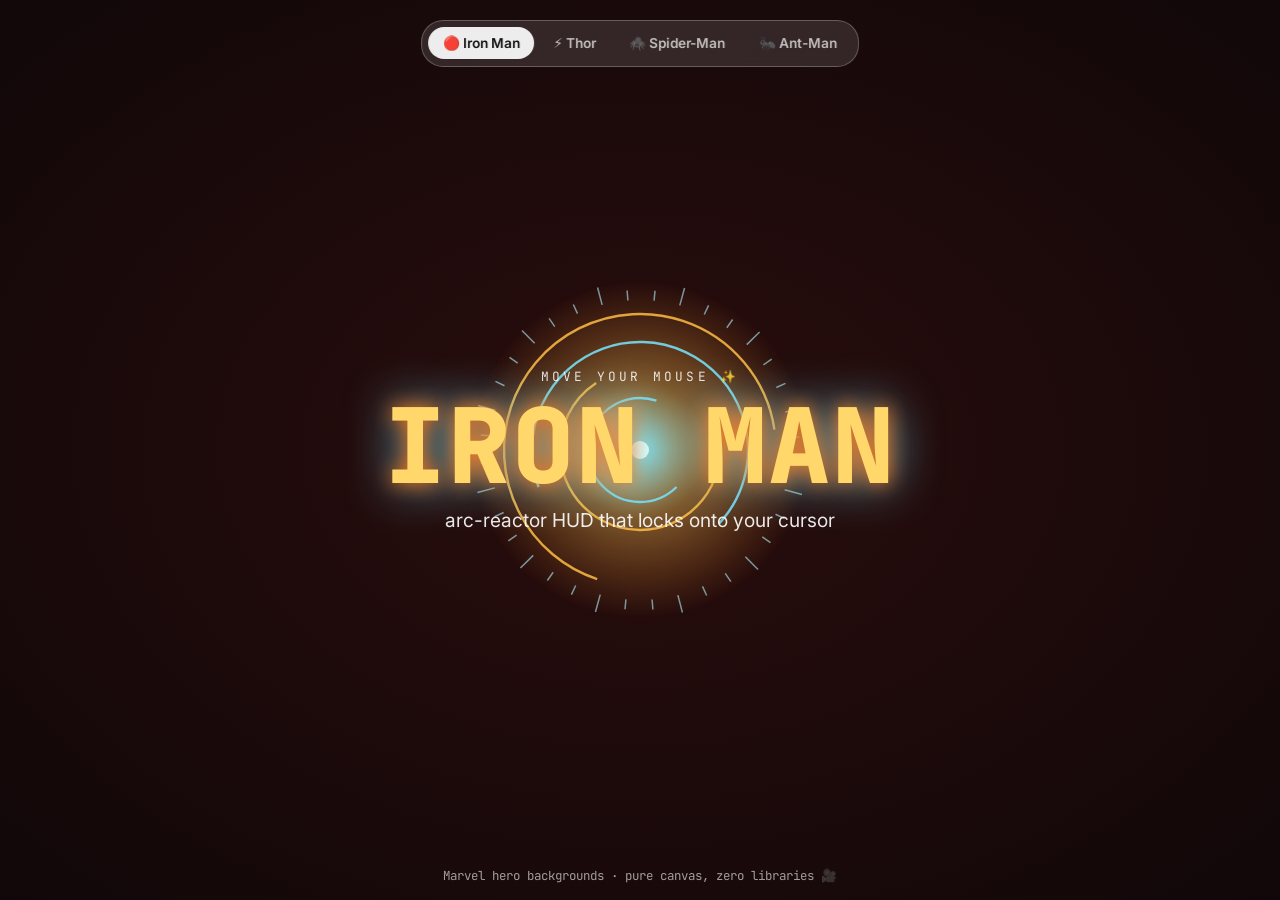
==== 2026-07-14-marvel-hero-backgrounds/index.html @ 24351e89 "Add themed background packs: Marvel, DC, and Sci-Fi movie heroes Co-Authored-By: Claude Opus 4.8 (1M" ====
<!DOCTYPE html>
<html lang="en">
<head>
  <meta charset="UTF-8" />
  <meta name="viewport" content="width=device-width, initial-scale=1.0" />
  <title>Marvel Hero Backgrounds</title>
  <link rel="preconnect" href="https://fonts.googleapis.com" />
  <link href="https://fonts.googleapis.com/css2?family=Inter:wght@400;600;800&family=JetBrains+Mono:wght@600&display=swap" rel="stylesheet" />
  <link rel="stylesheet" href="style.css" />
</head>
<body data-theme="ironman">
  <canvas id="bg"></canvas>

  <nav class="switcher" id="switcher">
    <button data-theme="ironman" class="active">🔴 Iron Man</button>
    <button data-theme="thor">⚡ Thor</button>
    <button data-theme="spiderman">🕷️ Spider-Man</button>
    <button data-theme="antman">🐜 Ant-Man</button>
  </nav>

  <main class="hero" id="hero">
    <p class="kicker" id="kicker">move your mouse ✨</p>
    <h1 id="title">IRON MAN</h1>
    <p class="sub" id="sub">arc-reactor HUD that locks onto your cursor</p>
  </main>

  <footer>Marvel hero backgrounds · pure canvas, zero libraries 🎥</footer>
  <script src="script.js"></script>
</body>
</html>
---- 2026-07-14-marvel-hero-backgrounds/style.css ----
* { margin: 0; padding: 0; box-sizing: border-box; }
html, body { height: 100%; overflow: hidden; }

body {
  font-family: "Inter", system-ui, sans-serif;
  color: #fff;
  position: relative;
  transition: background 0.6s ease;
}

body[data-theme="ironman"]   { background: radial-gradient(120% 120% at 50% 50%, #2a0d0d, #0a0608 75%); }
body[data-theme="thor"]      { background: linear-gradient(180deg, #0a1428 0%, #05080f 100%); }
body[data-theme="spiderman"] { background: radial-gradient(120% 120% at 50% 45%, #1a0a14, #06040a 78%); }
body[data-theme="antman"]    { background: radial-gradient(120% 120% at 50% 50%, #1a0033, #05010f 80%); }

#bg { position: fixed; inset: 0; width: 100%; height: 100%; display: block; z-index: 0; }

.switcher {
  position: fixed; top: 1.25rem; left: 50%; transform: translateX(-50%);
  z-index: 3; display: flex; flex-wrap: wrap; justify-content: center;
  max-width: min(94vw, 640px); gap: .3rem; padding: .4rem;
  border-radius: 22px; background: rgba(255, 255, 255, .12);
  backdrop-filter: blur(10px); border: 1px solid rgba(255, 255, 255, .25);
}
.switcher button {
  font: inherit; font-weight: 600; font-size: .85rem; color: #fff;
  background: transparent; border: none; border-radius: 999px;
  padding: .5rem .9rem; cursor: pointer; opacity: .7;
  transition: opacity .2s, background .2s, transform .15s;
}
.switcher button:hover { opacity: 1; transform: translateY(-1px); }
.switcher button.active { opacity: 1; background: rgba(255, 255, 255, .92); color: #111; }

.hero {
  position: relative; z-index: 2; height: 100%;
  display: flex; flex-direction: column; align-items: center; justify-content: center;
  text-align: center; gap: .75rem; padding: 1rem;
  pointer-events: none; will-change: transform;
}
.kicker { text-transform: uppercase; letter-spacing: .25em; font-size: .8rem; opacity: .85; font-family: "JetBrains Mono", monospace; }
h1 {
  font-family: "JetBrains Mono", monospace;
  font-size: clamp(2.4rem, 9vw, 6.5rem); font-weight: 800;
  letter-spacing: .02em; line-height: .95;
}
.sub { font-size: clamp(.95rem, 2.5vw, 1.2rem); opacity: .9; max-width: 38ch; }

body[data-theme="ironman"]   h1 { color: #ffd76a; text-shadow: 0 0 20px #ff7b1a, 0 0 50px #79e6ff; }
body[data-theme="thor"]      h1 { color: #cfe3ff; text-shadow: 0 0 20px #6cf, 0 0 50px #36f; }
body[data-theme="spiderman"] h1 { color: #ff3b3b; text-shadow: 0 0 20px #e62429, 0 0 50px #1a55ff; }
body[data-theme="antman"]    h1 { color: #ff5bd6; text-shadow: 0 0 20px #b14bff, 0 0 50px #2bd6ff; }

footer {
  position: fixed; bottom: 1rem; left: 0; right: 0; text-align: center;
  z-index: 2; font-size: .78rem; opacity: .6; font-family: "JetBrains Mono", monospace;
}

@media (prefers-reduced-motion: reduce) { body { transition: none; } }
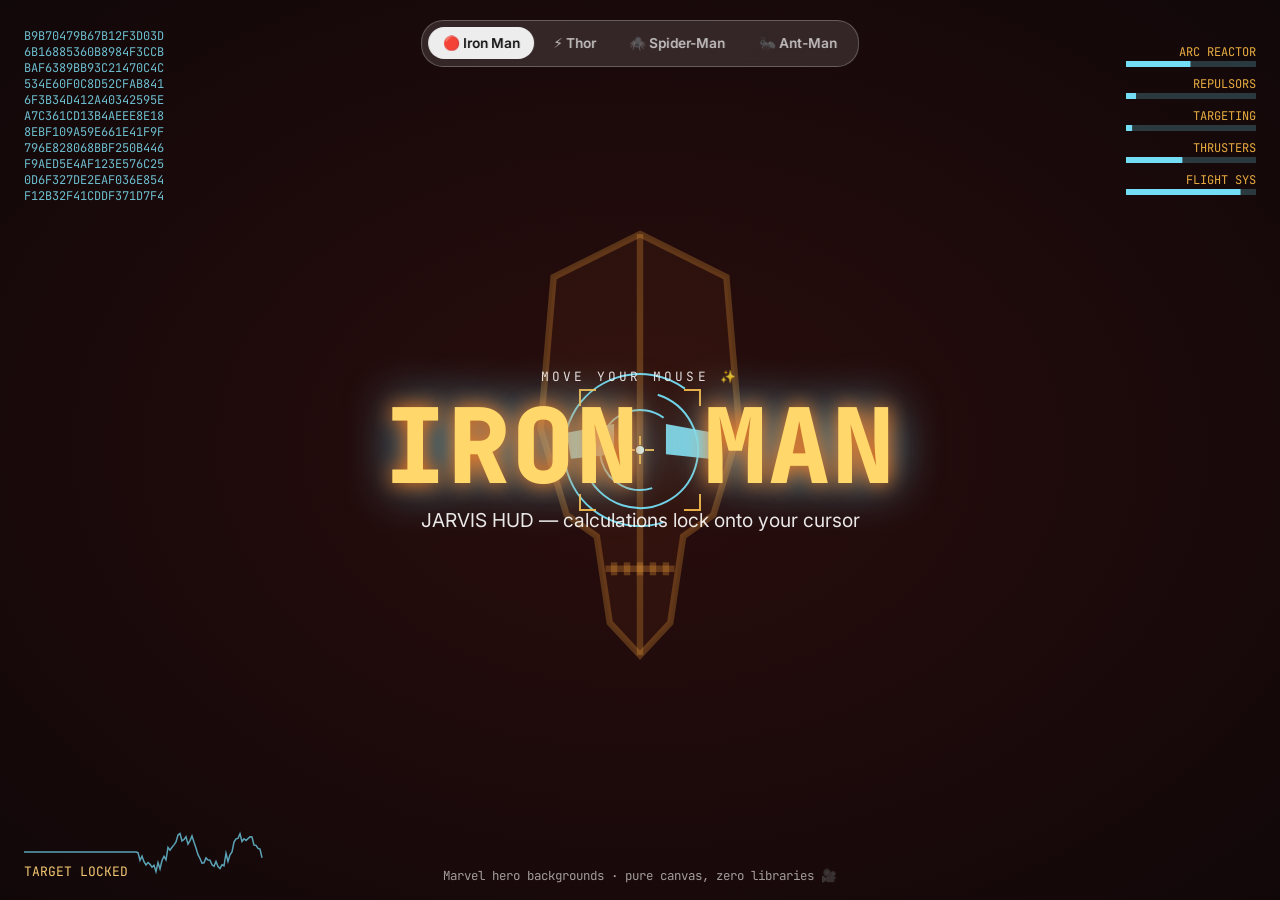
==== commit a3a28c63: "Upgrade Marvel pack: JARVIS HUD, Mjolnir, live ants w/ controls, smoother web Co-Authored-By: Claude" ====
--- a/2026-07-14-marvel-hero-backgrounds/index.html
+++ b/2026-07-14-marvel-hero-backgrounds/index.html
@@ -21,8 +21,16 @@
   <main class="hero" id="hero">
     <p class="kicker" id="kicker">move your mouse ✨</p>
     <h1 id="title">IRON MAN</h1>
-    <p class="sub" id="sub">arc-reactor HUD that locks onto your cursor</p>
+    <p class="sub" id="sub">JARVIS HUD — calculations lock onto your cursor</p>
   </main>
+
+  <!-- Ant-Man only: size + home controls -->
+  <div class="theme-controls" id="antControls" hidden>
+    <button data-act="grow">🔼 Grow</button>
+    <button data-act="shrink">🔽 Shrink</button>
+    <button data-act="sendHome">🏠 Send home</button>
+    <button data-act="release">🐜 Release</button>
+  </div>
 
   <footer>Marvel hero backgrounds · pure canvas, zero libraries 🎥</footer>
   <script src="script.js"></script>
--- a/2026-07-14-marvel-hero-backgrounds/style.css
+++ b/2026-07-14-marvel-hero-backgrounds/style.css
@@ -50,6 +50,24 @@
 body[data-theme="spiderman"] h1 { color: #ff3b3b; text-shadow: 0 0 20px #e62429, 0 0 50px #1a55ff; }
 body[data-theme="antman"]    h1 { color: #ff5bd6; text-shadow: 0 0 20px #b14bff, 0 0 50px #2bd6ff; }
 
+/* Ant-Man control panel */
+.theme-controls {
+  position: fixed; bottom: 3.2rem; left: 50%; transform: translateX(-50%);
+  z-index: 3; display: flex; flex-wrap: wrap; justify-content: center; gap: .4rem;
+  padding: .4rem; border-radius: 16px;
+  background: rgba(255, 255, 255, .12); backdrop-filter: blur(10px);
+  border: 1px solid rgba(255, 255, 255, .25);
+}
+.theme-controls[hidden] { display: none; }
+.theme-controls button {
+  font: inherit; font-weight: 600; font-size: .85rem; color: #fff;
+  background: rgba(255, 255, 255, .12); border: 1px solid rgba(255, 255, 255, .25);
+  border-radius: 999px; padding: .5rem 1rem; cursor: pointer;
+  transition: background .15s, transform .12s;
+}
+.theme-controls button:hover { background: rgba(255, 255, 255, .9); color: #111; transform: translateY(-1px); }
+.theme-controls button:active { transform: translateY(1px); }
+
 footer {
   position: fixed; bottom: 1rem; left: 0; right: 0; text-align: center;
   z-index: 2; font-size: .78rem; opacity: .6; font-family: "JetBrains Mono", monospace;
